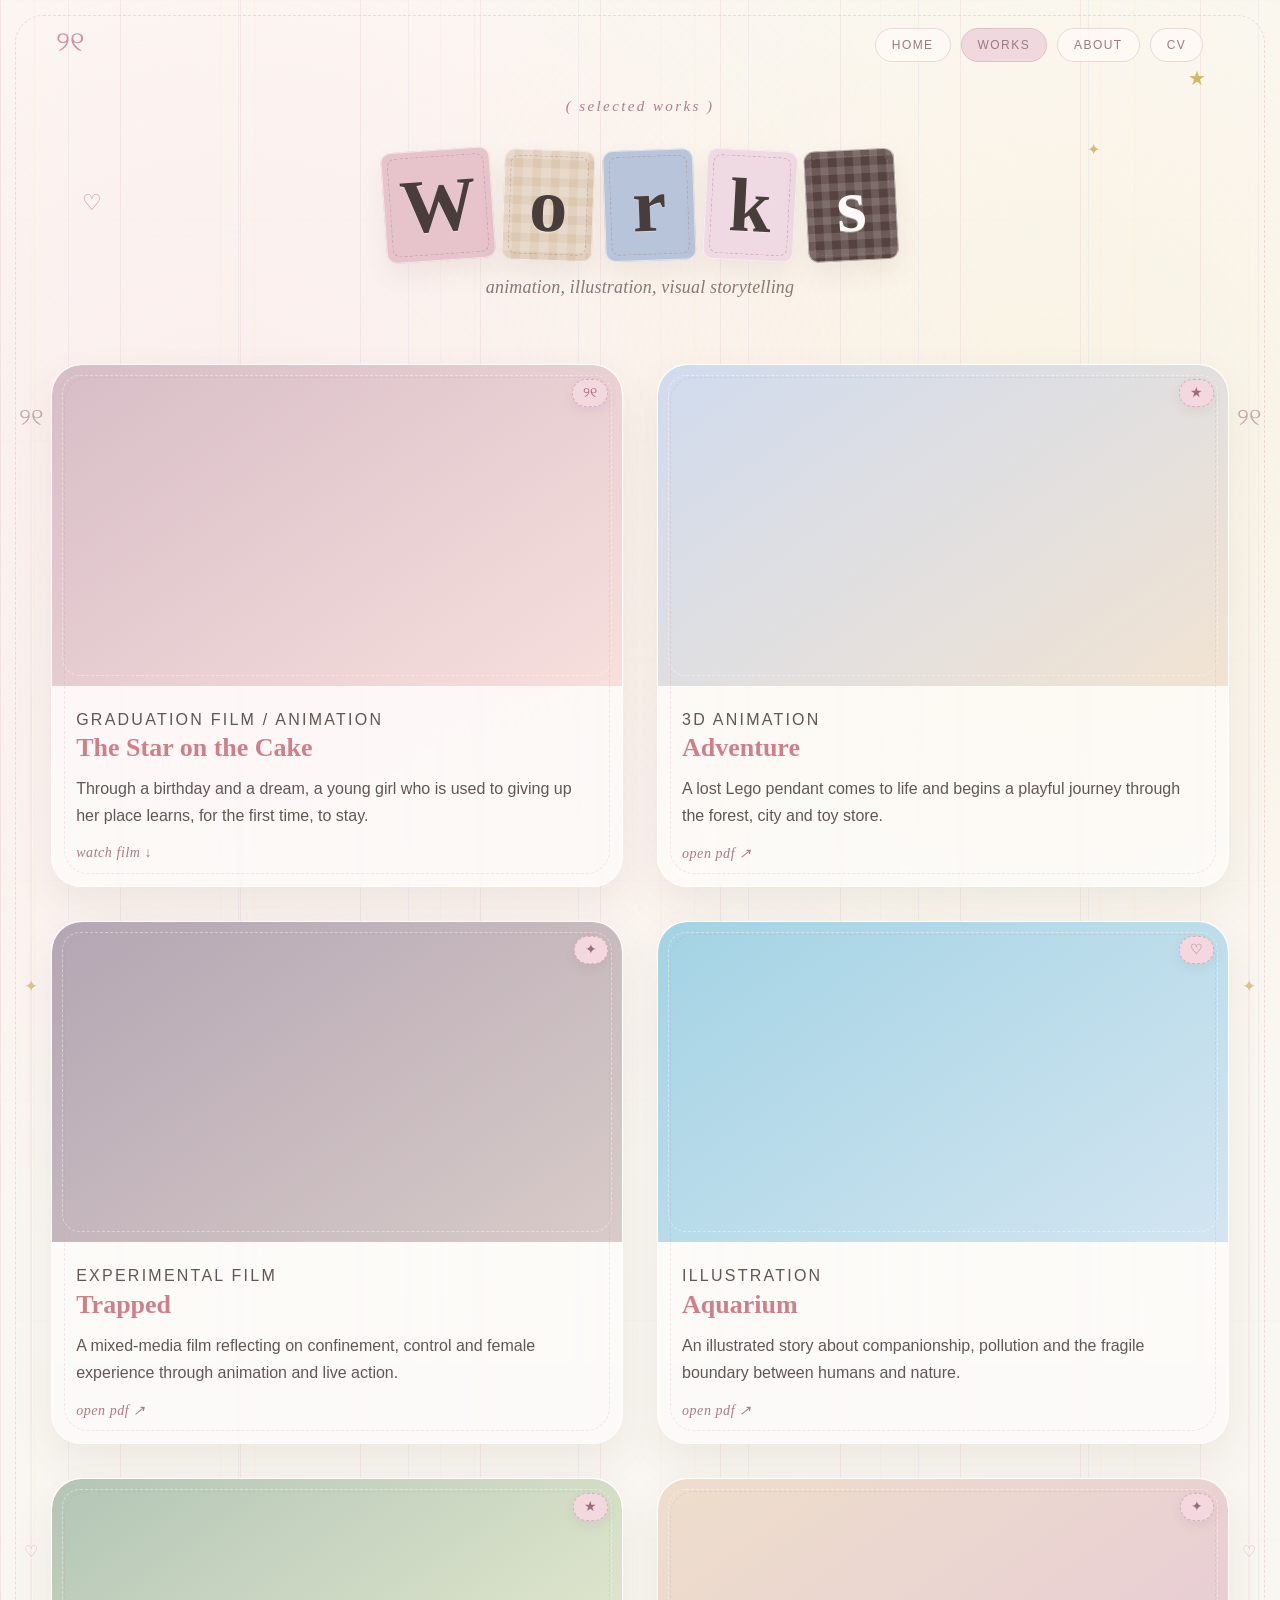
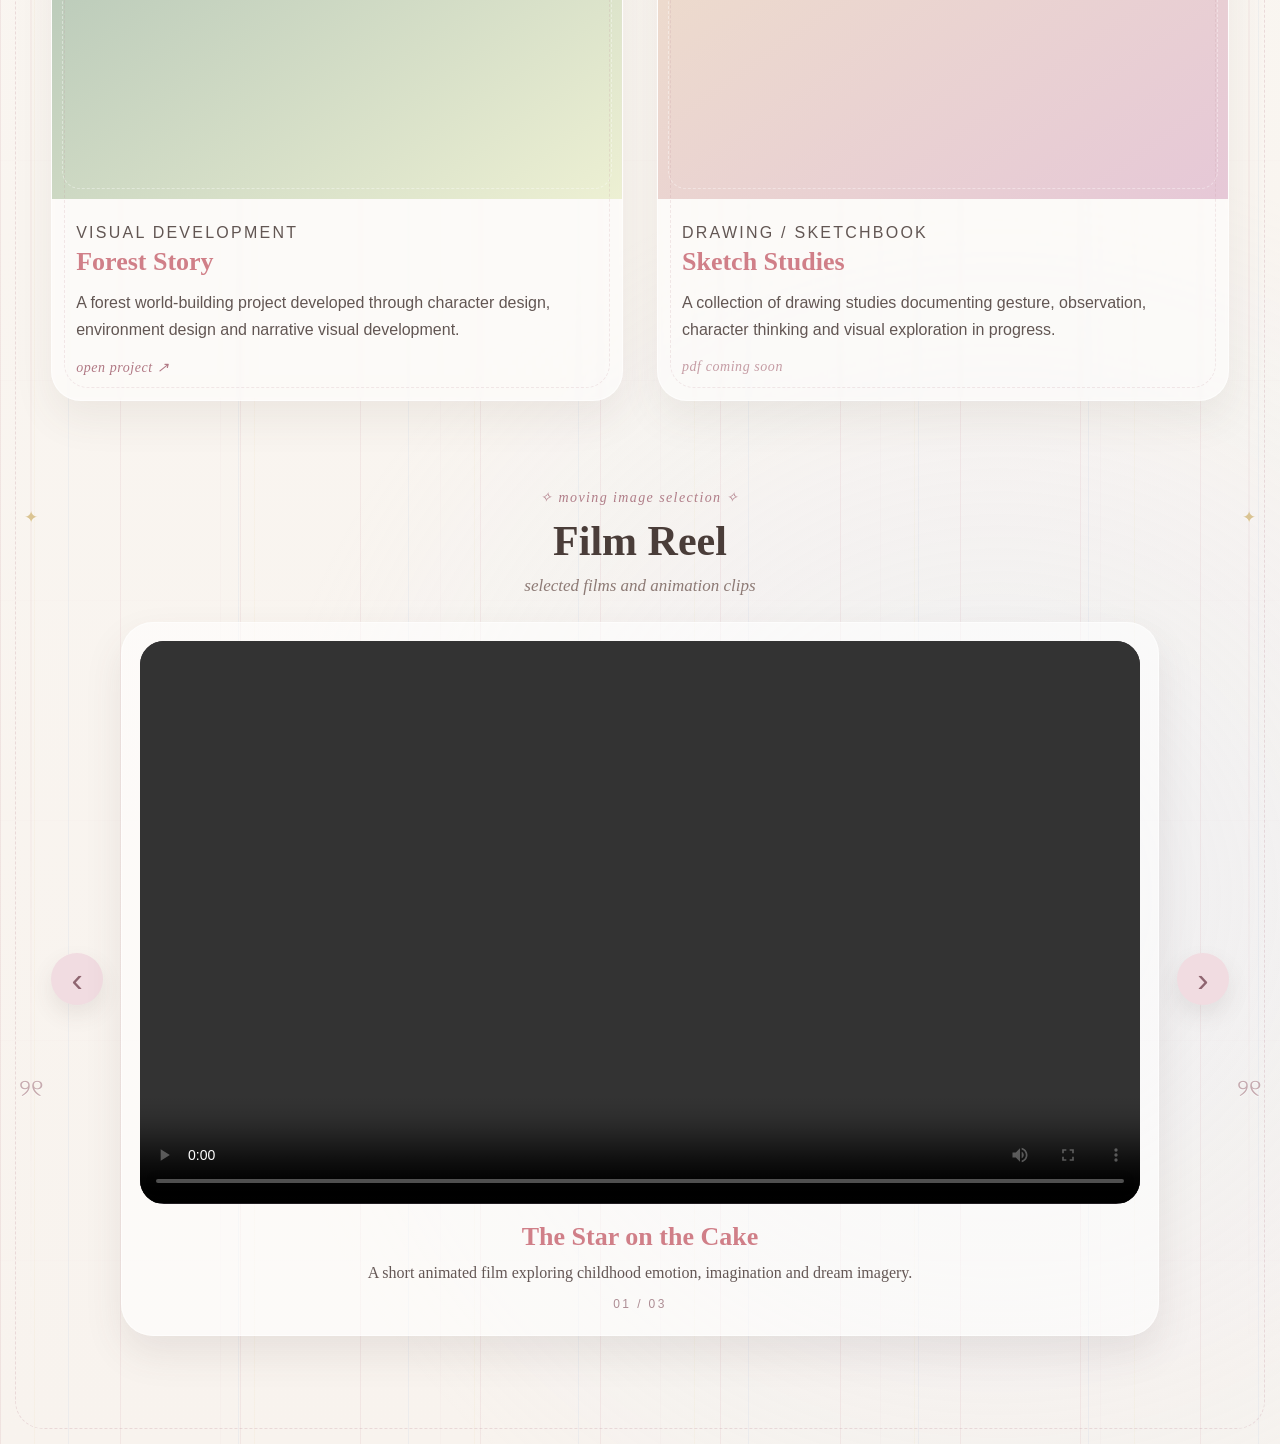
==== works/index.html @ eb0feba8 "Add files via upload" ====
<!doctype html>
<html lang="en">
<head>
  <meta charset="utf-8">
  <meta name="viewport" content="width=device-width, initial-scale=1">
  <meta name="theme-color" content="#f8f3ee">
  <meta name="description" content="Selected animation, illustration, experimental film, visual development, and moving-image works by Ziyu Wang.">
  <title>Works | Ziyu Wang</title>
  <link rel="stylesheet" href="../style.css">
  <link rel="stylesheet" href="../works.css">
  <script defer src="../script.js"></script>
  <script defer src="../works.js"></script>
</head>
<body>
  <main class="ziyu-works-page">
    <nav class="site-mini-nav" aria-label="Main navigation">
      <a href="../index.html">HOME</a>
      <a href="index.html" aria-current="page">WORKS</a>
      <a href="../about/index.html">ABOUT</a>
      <a href="https://drive.google.com/file/d/1d06-fixKuGWGDZlhzeNKdi8UDA9yEp0y/view?usp=sharing" target="_blank" rel="noopener noreferrer">CV</a>
    </nav>

    <div class="page-stickers" aria-hidden="true">
      <span class="sticker bow">୨୧</span>
      <span class="sticker star">★</span>
      <span class="sticker heart">♡</span>
      <span class="sticker mini-star">✦</span>
    </div>
    <div class="side-deco side-left" aria-hidden="true">
      <span class="bow">୨୧</span><span class="star">✦</span><span class="heart">♡</span><span class="star">✦</span><span class="bow">୨୧</span>
    </div>
    <div class="side-deco side-right" aria-hidden="true">
      <span class="bow">୨୧</span><span class="star">✦</span><span class="heart">♡</span><span class="star">✦</span><span class="bow">୨୧</span>
    </div>

    <header class="works-hero">
      <p class="works-mini">( selected works )</p>
      <h1 class="works-title" aria-label="Works"><span>W</span><span>o</span><span>r</span><span>k</span><span>s</span></h1>
      <p class="works-subtitle">animation, illustration, visual storytelling</p>
    </header>

    <section class="works-grid" aria-label="Selected projects">
      <a class="work-card star-card" href="#film-reel">
        <div class="card-deco ribbon" aria-hidden="true">୨୧</div>
        <div class="work-thumb" role="img" aria-label="The Star on the Cake project cover"></div>
        <div class="work-info">
          <p class="work-type">Graduation Film / Animation</p>
          <h2>The Star on the Cake</h2>
          <p>Through a birthday and a dream, a young girl who is used to giving up her place learns, for the first time, to stay.</p>
          <span class="work-link">watch film ↓</span>
        </div>
      </a>

      <a class="work-card adventure-card" href="https://freight.cargo.site/m/U2908766119689896289442873234866/Project2.pdf" target="_blank" rel="noopener noreferrer">
        <div class="card-deco ribbon" aria-hidden="true">★</div>
        <div class="work-thumb" role="img" aria-label="Adventure project cover"></div>
        <div class="work-info">
          <p class="work-type">3D Animation</p>
          <h2>Adventure</h2>
          <p>A lost Lego pendant comes to life and begins a playful journey through the forest, city and toy store.</p>
          <span class="work-link">open pdf ↗</span>
        </div>
      </a>

      <a class="work-card trapped-card" href="https://freight.cargo.site/m/X2908767996959700438642812540338/Project3.pdf" target="_blank" rel="noopener noreferrer">
        <div class="card-deco ribbon" aria-hidden="true">✦</div>
        <div class="work-thumb" role="img" aria-label="Trapped project cover"></div>
        <div class="work-info">
          <p class="work-type">Experimental Film</p>
          <h2>Trapped</h2>
          <p>A mixed-media film reflecting on confinement, control and female experience through animation and live action.</p>
          <span class="work-link">open pdf ↗</span>
        </div>
      </a>

      <a class="work-card aquarium-card" href="https://freight.cargo.site/m/R2908777959216071165854710519218/Project4.pdf" target="_blank" rel="noopener noreferrer">
        <div class="card-deco ribbon" aria-hidden="true">♡</div>
        <div class="work-thumb" role="img" aria-label="Aquarium project cover"></div>
        <div class="work-info">
          <p class="work-type">Illustration</p>
          <h2>Aquarium</h2>
          <p>An illustrated story about companionship, pollution and the fragile boundary between humans and nature.</p>
          <span class="work-link">open pdf ↗</span>
        </div>
      </a>

      <a class="work-card forest-card" href="https://freight.cargo.site/t/original/i/A3009174456070955769072548599218/Project-1.jpg" target="_blank" rel="noopener noreferrer">
        <div class="card-deco ribbon" aria-hidden="true">★</div>
        <div class="work-thumb" role="img" aria-label="Forest Story project cover"></div>
        <div class="work-info">
          <p class="work-type">Visual Development</p>
          <h2>Forest Story</h2>
          <p>A forest world-building project developed through character design, environment design and narrative visual development.</p>
          <span class="work-link">open project ↗</span>
        </div>
      </a>

      <article class="work-card sketch-card" aria-label="Sketch Studies — PDF coming soon">
        <div class="card-deco ribbon" aria-hidden="true">✦</div>
        <div class="work-thumb" role="img" aria-label="Sketch Studies project cover"></div>
        <div class="work-info">
          <p class="work-type">Drawing / Sketchbook</p>
          <h2>Sketch Studies</h2>
          <p>A collection of drawing studies documenting gesture, observation, character thinking and visual exploration in progress.</p>
          <span class="work-link">pdf coming soon</span>
        </div>
      </article>
    </section>

    <section class="film-section" id="film-reel" aria-labelledby="film-heading">
      <div class="film-head">
        <p class="film-mini">✧ moving image selection ✧</p>
        <h3 id="film-heading">Film Reel</h3>
        <p class="film-sub">selected films and animation clips</p>
      </div>
      <div class="video-carousel">
        <button class="carousel-btn prev" id="film-prev" type="button" aria-label="Previous film">‹</button>
        <div class="video-frame">
          <video controls id="portfolioVideo" playsinline preload="metadata" aria-label="Selected film">
            <source src="https://freight.cargo.site/m/J3009044932718610819298615645618/final.mp4" type="video/mp4">
            Your browser does not support video playback.
          </video>
          <div class="video-caption" aria-live="polite" aria-atomic="true">
            <h4 id="filmTitle">The Star on the Cake</h4>
            <p id="filmDesc">A short animated film exploring childhood emotion, imagination and dream imagery.</p>
            <span class="film-counter" id="filmCounter">01 / 03</span>
          </div>
        </div>
        <button class="carousel-btn next" id="film-next" type="button" aria-label="Next film">›</button>
      </div>
    </section>
  </main>
</body>
</html>
---- style.css ----
/* Browser reset for standalone GitHub Pages (Cargo already provided this globally). */
*, *::before, *::after { box-sizing: border-box; }
html { min-height: 100%; }
body { margin: 0; min-height: 100%; background: #f7f3ee; }

.ziyu-home-page {
  position: relative;
  width: 100%;
  min-height: 100vh;
  padding: 28px;
  box-sizing: border-box;

  background:
    linear-gradient(to right,
      rgba(209, 193, 179, 0.18) 1px,
      transparent 1px
    );
  background-size: 92px 92px;
  background-color: #f7f3ee;
}

.ziyu-home-page::before {
  content: "";
  position: absolute;
  inset: 14px;
  border: 1.5px dashed #e6cfd0;
  border-radius: 34px;
  pointer-events: none;
}

.home-inner {
  position: relative;
  z-index: 2;
  max-width: 980px;
  margin: 0 auto;
  min-height: calc(100vh - 56px);

  display: flex;
  flex-direction: column;
  justify-content: center;
  align-items: center;

  text-align: center;
  padding: 40px 20px 50px;
}

.home-mini {
  margin: 0 0 28px;
  font-family: Georgia, "Times New Roman", serif;
  font-size: 26px;
  font-style: italic;
  letter-spacing: 0.12em;
  color: #bb8f94;
}

.home-name {
  display: grid;
  grid-template-columns: repeat(4, auto);
  gap: 18px 18px;
  justify-content: center;
  margin-bottom: 38px;
}

.name-tile {
  width: 118px;
  height: 118px;
  border-radius: 18px;

  display: flex;
  align-items: center;
  justify-content: center;

  font-family: Georgia, "Times New Roman", serif;
  font-size: 88px;
  font-weight: 700;
  line-height: 1;
  color: #4f3d39;

  box-shadow: 0 3px 10px rgba(0,0,0,0.04);
  border: 1.5px dashed rgba(123, 98, 92, 0.18);
}

.name-tile.pink {
  background: #eac7d1;
}

.name-tile.beige-check {
  background:
    linear-gradient(90deg, rgba(255,255,255,0.28) 50%, transparent 50%),
    linear-gradient(rgba(255,255,255,0.28) 50%, transparent 50%),
    #eadfce;
  background-size: 18px 18px;
}

.name-tile.blue {
  background: #b8c8e6;
}

.name-tile.cream {
  background: #f1e8d7;
}

.name-tile.beige {
  background: #d9c7ad;
}

.name-tile.brown-check {
  color: #fff8f3;
  background:
    linear-gradient(90deg, rgba(255,255,255,0.12) 50%, transparent 50%),
    linear-gradient(rgba(255,255,255,0.12) 50%, transparent 50%),
    #6f5a5a;
  background-size: 18px 18px;
}

.home-intro {
  max-width: 980px;
  margin: 0;
  font-family: Georgia, "Times New Roman", serif;
  font-size: 38px;
  line-height: 1.45;
  color: #5a4742;
}

.home-divider {
  width: 280px;
  height: 1px;
  margin: 42px auto 34px;
  background: #e3c9cb;
}

.home-nav {
  display: flex;
  justify-content: center;
  flex-wrap: wrap;
  gap: 18px;
  margin-bottom: 34px;
}

.home-nav a {
  text-decoration: none;
  color: #9b7b7f;
  font-family: Arial, Helvetica, sans-serif;
  font-size: 24px;
  letter-spacing: 0.12em;
  padding: 16px 34px;
  border: 1.5px solid #ead8d9;
  border-radius: 999px;
  background: rgba(255,255,255,0.45);
  transition: all 0.25s ease;
}

.home-nav a:hover {
  background: #f3e6e8;
  border-color: #dcbec3;
  transform: translateY(-2px);
}

.home-note {
  margin: 0;
  font-family: Georgia, "Times New Roman", serif;
  font-size: 24px;
  font-style: italic;
  letter-spacing: 0.06em;
  color: #b19397;
}

.home-corner {
  position: absolute;
  z-index: 3;
  color: #d59aa9;
  font-family: Georgia, "Times New Roman", serif;
  font-size: 38px;
  line-height: 1;
}

.heart-top {
  top: 42px;
  right: 56px;
}

@media (max-width: 1200px) {
  .home-intro {
    font-size: 32px;
  }

  .name-tile {
    width: 102px;
    height: 102px;
    font-size: 76px;
  }
}

@media (max-width: 768px) {
  .ziyu-home-page {
    padding: 18px;
    background-size: 68px 68px;
  }

  .ziyu-home-page::before {
    inset: 8px;
    border-radius: 24px;
  }

  .home-inner {
    min-height: calc(100vh - 36px);
    padding: 34px 12px 40px;
  }

  .home-mini {
    font-size: 16px;
    margin-bottom: 20px;
  }

  .home-name {
    gap: 12px;
    margin-bottom: 26px;
  }

  .name-tile {
    width: 72px;
    height: 72px;
    font-size: 52px;
    border-radius: 14px;
    background-size: 12px 12px;
  }

  .home-intro {
    font-size: 24px;
    line-height: 1.55;
  }

  .home-divider {
    width: 180px;
    margin: 28px auto 24px;
  }

  .home-nav {
    gap: 12px;
    margin-bottom: 22px;
  }

  .home-nav a {
    font-size: 14px;
    padding: 12px 20px;
  }

  .home-note {
    font-size: 15px;
    line-height: 1.6;
  }

  .heart-top {
    top: 28px;
    right: 28px;
    font-size: 28px;
  }
}
/* ===== Home name tiles: 错落 + 轻微弹跳 ===== */

.name-tile {
  transition:
    transform 0.32s cubic-bezier(.2, .9, .2, 1.25),
    box-shadow 0.32s ease !important;
  transform-origin: center center !important;
  cursor: pointer;
}

/* 第一行：Ziyu */
.home-name .name-tile:nth-child(1) {
  transform: rotate(-5deg) translate(-5px, -6px) !important;
}

.home-name .name-tile:nth-child(2) {
  transform: rotate(2deg) translate(3px, 4px) !important;
}

.home-name .name-tile:nth-child(3) {
  transform: rotate(-3deg) translate(-2px, -2px) !important;
}

.home-name .name-tile:nth-child(4) {
  transform: rotate(4deg) translate(5px, 5px) !important;
}

/* 第二行：Wang */
.home-name .name-tile:nth-child(5) {
  transform: rotate(3deg) translate(-6px, 5px) !important;
}

.home-name .name-tile:nth-child(6) {
  transform: rotate(-3deg) translate(2px, -4px) !important;
}

.home-name .name-tile:nth-child(7) {
  transform: rotate(2deg) translate(4px, 3px) !important;
}

.home-name .name-tile:nth-child(8) {
  transform: rotate(-5deg) translate(6px, -3px) !important;
}

/* 鼠标放上去：轻轻弹一下 */
.home-name .name-tile:hover {
  transform: translateY(-12px) scale(1.08) rotate(0deg) !important;
  box-shadow:
    0 22px 38px rgba(99, 75, 70, 0.14),
    inset 0 0 0 1px rgba(255,255,255,0.7) !important;
}

/* 点击时：轻轻按下 */
.home-name .name-tile:active {
  transform: translateY(-4px) scale(1.03) rotate(0deg) !important;
}
/* ===== Home 真·镂空大星星：基于 HTML 的版本 ===== */

.home-stars {
  position: absolute;
  inset: 0;
  z-index: 1;
  pointer-events: none;
}

/* 星星基础样式 */
.star-outline {
  position: absolute;
  display: block;

  font-family: Georgia, "Times New Roman", serif;
  line-height: 1;

  /* 关键：内部透明 */
  color: transparent !important;
  -webkit-text-fill-color: transparent !important;

  /* 关键：只保留外轮廓线 */
  -webkit-text-stroke: 2px rgba(196, 132, 149, 0.46);

  opacity: 0.9;
}

/* 第一颗：左上 */
.star-1 {
  top: 90px;
  left: 78px;
  font-size: 108px;
  transform: rotate(-8deg);
}

/* 第二颗：右上 */
.star-2 {
  top: 140px;
  right: 108px;
  font-size: 82px;
  transform: rotate(10deg);
  -webkit-text-stroke: 1.8px rgba(196, 132, 149, 0.42);
}

/* 第三颗：左下 */
.star-3 {
  bottom: 138px;
  left: 118px;
  font-size: 92px;
  transform: rotate(-12deg);
  -webkit-text-stroke: 1.8px rgba(196, 132, 149, 0.38);
}

/* 第四颗：右下 */
.star-4 {
  bottom: 86px;
  right: 96px;
  font-size: 118px;
  transform: rotate(8deg);
  -webkit-text-stroke: 2px rgba(196, 132, 149, 0.36);
}

/* 手机端 */
@media (max-width: 768px) {
  .star-1 {
    top: 68px;
    left: 24px;
    font-size: 58px;
    -webkit-text-stroke: 1.3px rgba(196, 132, 149, 0.45);
  }

  .star-2 {
    top: 145px;
    right: 26px;
    font-size: 48px;
    -webkit-text-stroke: 1.2px rgba(196, 132, 149, 0.42);
  }

  .star-3 {
    bottom: 130px;
    left: 26px;
    font-size: 52px;
    -webkit-text-stroke: 1.2px rgba(196, 132, 149, 0.38);
  }

  .star-4 {
    bottom: 78px;
    right: 20px;
    font-size: 64px;
    -webkit-text-stroke: 1.3px rgba(196, 132, 149, 0.36);
  }
}
/* Home 入场动画：更明显版本 */
.home-mini,
.home-name,
.home-intro,
.home-divider,
.home-nav,
.home-note {
  animation: softFadeUp 1.1s cubic-bezier(.2, .9, .2, 1.15) both;
}

.home-mini { animation-delay: 0.08s; }
.home-name { animation-delay: 0.22s; }
.home-intro { animation-delay: 0.48s; }
.home-divider { animation-delay: 0.66s; }
.home-nav { animation-delay: 0.82s; }
.home-note { animation-delay: 1s; }

@keyframes softFadeUp {
  from {
    opacity: 0;
    transform: translateY(52px) scale(0.96);
    filter: blur(5px);
  }
  to {
    opacity: 1;
    transform: translateY(0) scale(1);
    filter: blur(0);
  }
}
/* ===== Home 自定义鼠标光标：粉色小星星 ===== */

.ziyu-home-page,
.ziyu-home-page * {
  cursor: url("data:image/svg+xml,%3Csvg%20width='32'%20height='32'%20viewBox='0%200%2032%2032'%20xmlns='http://www.w3.org/2000/svg'%3E%3Cpolygon%20points='16,3%2020,12%2029,13%2022,19%2024,28%2016,23%208,28%2010,19%203,13%2012,12'%20fill='none'%20stroke='%23c48495'%20stroke-width='2'%20stroke-linejoin='round'/%3E%3C/svg%3E") 16 16, auto !important;
}

/* 可点击位置保留手型 */
.home-nav a,
.name-tile,
a,
button {
  cursor: pointer !important;
}
/* ===== Home 鼠标小星星 trail ===== */

.cursor-star {
  position: fixed;
  z-index: 9999;
  pointer-events: none;

  font-family: Georgia, "Times New Roman", serif;
  color: rgba(196, 132, 149, 0.62);

  animation: cursorStarFade 0.9s ease forwards;
}

@keyframes cursorStarFade {
  0% {
    opacity: 0;
    transform: translate(-50%, -50%) scale(0.6) rotate(0deg);
  }

  20% {
    opacity: 1;
  }

  100% {
    opacity: 0;
    transform: translate(-50%, -90%) scale(1.35) rotate(22deg);
  }
}
.home-note a {
  color: #b19397;
  text-decoration: none;
  border-bottom: 1px dashed rgba(177, 147, 151, 0.45);
}

.home-note a:hover {
  color: #8f6f75;
  border-bottom-color: rgba(143, 111, 117, 0.75);
}
/* ===== Home email fabric tag ===== */

.home-email-tag {
  display: inline-block;
  margin-top: 22px;
  padding: 16px 34px;

  font-family: Georgia, "Times New Roman", serif;
  font-size: 26px;
  font-style: italic;
  letter-spacing: 0.04em;

  color: #5a4742;
  text-decoration: none;

  border-radius: 20px;
  border: 1.5px dashed rgba(123, 98, 92, 0.22);

  background:
    linear-gradient(90deg, rgba(255,255,255,0.28) 50%, transparent 50%),
    linear-gradient(rgba(255,255,255,0.28) 50%, transparent 50%),
    #eadfce;
  background-size: 18px 18px;

  box-shadow:
    0 10px 24px rgba(99, 75, 70, 0.08),
    inset 0 0 0 1px rgba(255,255,255,0.5);

  transform: rotate(-1.5deg);
  transition:
    transform 0.28s ease,
    box-shadow 0.28s ease,
    background-color 0.28s ease;
}

.home-email-tag:hover {
  transform: translateY(-4px) rotate(0deg);
  box-shadow:
    0 18px 34px rgba(99, 75, 70, 0.13),
    inset 0 0 0 1px rgba(255,255,255,0.65);
  background-color: #f0d6de;
}

/* 手机端 */
@media (max-width: 768px) {
  .home-email-tag {
    margin-top: 16px;
    padding: 12px 22px;
    font-size: 16px;
    border-radius: 16px;
    background-size: 13px 13px;
  }
}

/* Standalone-site adjustments (navigation works from any GitHub Pages project path). */
.home-intro { text-wrap: balance; }
.home-note { max-width: 95%; }

/* Keep the four-column name readable even on narrow phones. */
@media (max-width: 420px) {
  .home-name { gap: 8px; }
  .name-tile { width: 54px; height: 54px; font-size: 43px; }
  .home-mini { letter-spacing: .05em; }
  .home-intro { font-size: 20px; }
  .home-nav a { padding: 10px 15px; font-size: 13px; }
  .home-note { font-size: 13px; }
}

/* Motion accessibility */
@media (prefers-reduced-motion: reduce) {
  .home-mini, .home-name, .home-intro, .home-divider, .home-nav, .home-note,
  .cursor-star { animation: none !important; }
  .name-tile, .home-nav a, .home-email-tag { transition: none !important; }
}

/* Temporary links pages: to be replaced with the original About/Works code. */
.migration-page { min-height: 100vh; padding: 28px; background-color: #f7f3ee;
  background-image: linear-gradient(to right,rgba(209,193,179,.18) 1px,transparent 1px);
  background-size: 92px 92px; display:grid;place-items:center; }
.migration-note { max-width: 620px; text-align:center; padding: 70px 40px;
  background:#fffaf7de; border:1.5px dashed #e6cfd0; border-radius:32px;
  box-shadow:0 18px 40px rgba(99,75,70,.08); }
.migration-note h1 { font: 48px Georgia,serif; color:#5a4742; margin:0 0 20px; }
.migration-note p { font: 20px/1.5 Georgia,serif; color:#7a6762; }
.migration-note a { color:#9b7b7f; text-decoration:none; display:inline-block; margin-top:12px;
  padding:12px 26px; border:1px solid #ead8d9; border-radius:999px; }
.migration-note a:hover { background:#f3e6e8; }

/* Shared navigation for independent pages (works and about). */
.site-mini-nav { position:absolute;top:28px;right:6vw;z-index:10;display:flex;gap:10px;justify-content:flex-end;flex-wrap:wrap; }
.site-mini-nav a {display:inline-block;padding:9px 16px;font:12px Arial,Helvetica,sans-serif;letter-spacing:.12em;color:#9b7b7f;text-decoration:none;border:1px solid #ead8d9;border-radius:999px;background:rgba(255,250,247,.78);transition:transform .24s ease,background .24s ease,border-color .24s ease;}
.site-mini-nav a:hover {transform:translateY(-2px);background:#f3e6e8;border-color:#dcbec3;}
.site-mini-nav a[aria-current="page"] {background:#efd9df;border-color:#e3bfc9;}
.site-mini-nav a:focus-visible,.home-nav a:focus-visible,.home-email-tag:focus-visible {outline:3px solid #b77f94;outline-offset:3px;}
@media(max-width:980px) { .site-mini-nav {position:relative;top:auto;right:auto;justify-content:center;margin:0 0 34px;gap:7px;} .site-mini-nav a {font-size:11px;padding:8px 12px;} }
---- works.css ----
/* Standalone Works page converted from the supplied Cargo HTML/CSS. */
.ziyu-works-page {
  position: relative;
  isolation: isolate;
  width: 100%;
  min-height: 100vh;
  margin: 0 auto;
  padding: 86px 4vw 108px;
  overflow: hidden;
  background:
    repeating-linear-gradient(90deg,rgba(214,170,178,.18) 0px,rgba(214,170,178,.18) 1px,transparent 1px,transparent 120px),
    repeating-linear-gradient(90deg,transparent 0px,transparent 68px,rgba(181,201,226,.16) 68px,rgba(181,201,226,.16) 69px,transparent 69px,transparent 170px),
    repeating-linear-gradient(90deg,transparent 0px,transparent 34px,rgba(233,219,170,.12) 34px,rgba(233,219,170,.12) 35px,transparent 35px,transparent 220px),
    radial-gradient(circle at 18% 16%,rgba(252,225,228,.42),transparent 28%),
    radial-gradient(circle at 82% 14%,rgba(246,231,189,.28),transparent 24%),
    radial-gradient(circle at 78% 82%,rgba(211,224,248,.26),transparent 28%),
    linear-gradient(180deg,#fbf8f3 0%,#f8f3ee 100%);
}
.ziyu-works-page::before {
  content:"";position:absolute;inset:0;pointer-events:none;opacity:.22;
  background-image:linear-gradient(to right,rgba(202,157,167,.18) 1px,transparent 1px),linear-gradient(to bottom,rgba(202,157,167,.12) 1px,transparent 1px);
  background-size:220px 220px;
}
.ziyu-works-page::after {
  content:"";position:absolute;inset:15px;border:1.5px dashed rgba(197,149,160,.28);border-radius:28px;pointer-events:none;
}
.page-stickers .sticker {position:absolute;z-index:2;opacity:.95;user-select:none;pointer-events:none;}
.page-stickers .bow {top:26px;left:56px;font-size:28px;color:#cb8f9d;}
.page-stickers .star {top:66px;right:74px;font-size:20px;color:#d4b45b;}
.page-stickers .heart {top:190px;left:82px;font-size:22px;color:#c98b97;}
.page-stickers .mini-star {top:140px;right:180px;font-size:16px;color:#d7b86d;}
.works-hero,.works-grid,.film-section {max-width:1480px;margin-left:auto;margin-right:auto;}
.works-hero {position:relative;z-index:2;text-align:center;padding:12px 0 42px;}
.works-mini {margin:0 0 18px;font-size:15px;letter-spacing:.16em;color:#b07d88;font-style:italic;}
.works-title {display:flex;justify-content:center;align-items:flex-end;gap:10px;flex-wrap:wrap;margin:0 auto 18px;transform:scale(1.03);transform-origin:center center;}
.works-title span {display:inline-flex;align-items:center;justify-content:center;min-width:88px;height:108px;padding:8px 16px;border-radius:10px;position:relative;box-shadow:0 12px 24px rgba(99,75,70,.08),inset 0 0 0 1px rgba(255,255,255,.55);font:700 74px/1 Georgia,"Times New Roman",serif;color:#483d3a;text-shadow:0 1px 0 rgba(255,255,255,.35);transition:transform .32s cubic-bezier(.2,.9,.2,1.2),box-shadow .32s ease;}
.works-title span::after {content:"";position:absolute;inset:6px;border:1.5px dashed rgba(176,124,136,.42);border-radius:8px;pointer-events:none;}
.works-title span:nth-child(1) {background:#e7c4cb;transform:rotate(-4deg);margin-top:8px;}
.works-title span:nth-child(2) {background:linear-gradient(90deg,rgba(255,255,255,.18) 50%,transparent 50%),linear-gradient(rgba(255,255,255,.18) 50%,transparent 50%),#dcc7b1;background-size:18px 18px;transform:rotate(2deg);margin-top:18px;}
.works-title span:nth-child(3) {background:#b8c4d9;transform:rotate(-2deg);margin-top:6px;}
.works-title span:nth-child(4) {background:#efd9e2;transform:rotate(3deg);margin-top:14px;}
.works-title span:nth-child(5) {background:linear-gradient(90deg,rgba(255,255,255,.12) 50%,transparent 50%),linear-gradient(rgba(255,255,255,.12) 50%,transparent 50%),#56433f;background-size:16px 16px;color:#fff8f8;transform:rotate(-3deg);margin-top:4px;}
.works-title span:hover {transform:translateY(-8px) rotate(0)!important;box-shadow:0 22px 35px rgba(99,75,70,.14);}
.works-subtitle {margin:14px 0 0;font-size:18px;color:#8b7874;font-style:italic;letter-spacing:.01em;}
.works-grid {position:relative;z-index:2;display:grid;grid-template-columns:repeat(2,minmax(0,1fr));gap:34px;margin-top:24px;}
.work-card {position:relative;display:block;text-decoration:none;color:inherit;background:rgba(255,255,255,.52);border-radius:30px;overflow:hidden;box-shadow:0 18px 40px rgba(92,72,69,.08);border:1px solid rgba(255,255,255,.55);transition:transform .25s ease,box-shadow .25s ease;backdrop-filter:blur(2px);}
.work-card:hover {transform:translateY(-6px);box-shadow:0 24px 46px rgba(92,72,69,.14);}
.work-card:focus-visible {outline:3px solid #b77f94;outline-offset:3px;}
.work-card::before {content:"";position:absolute;inset:12px;border:1.2px dashed rgba(196,149,159,.20);border-radius:24px;pointer-events:none;z-index:1;}
.card-deco.ribbon {position:absolute;top:14px;right:14px;z-index:3;background:#f4d8df;color:#9d6d77;border:1px dashed rgba(170,120,130,.40);border-radius:999px;padding:6px 10px;font-size:14px;line-height:1;box-shadow:0 4px 12px rgba(91,71,66,.08);}
.work-thumb {position:relative;aspect-ratio:16/9;background-size:cover;background-position:center;background-repeat:no-repeat;border-radius:30px 30px 0 0;overflow:hidden;background-color:#e9d8df;}
.work-thumb::after {content:"";position:absolute;inset:10px;border:1.5px dashed rgba(255,255,255,.38);border-radius:18px;pointer-events:none;}
.work-info {position:relative;z-index:2;padding:20px 24px 24px;}
.work-type {margin:0 0 10px;font:13px/1.5 Arial,Helvetica,sans-serif;letter-spacing:.14em;text-transform:uppercase;color:#9f918d;}
.work-info h2 {margin:0 0 12px;font:700 26px/1.15 Georgia,"Times New Roman",serif;color:#d07f88;}
.work-info p {margin:0;font:16px/1.7 Arial,Helvetica,sans-serif;color:#625653;}
.work-link {display:inline-block;margin-top:16px;font-size:14px;color:#b07884;letter-spacing:.04em;font-style:italic;}
/* Actual original thumbnail URLs copied from Cargo's user-supplied CSS. */
.star-card .work-thumb {background-image:url("https://freight.cargo.site/t/original/i/M3009182012724325331969239438770/-2026-06-29-092041.png"),linear-gradient(145deg,#d7bdc6,#f7dfdd);}
.adventure-card .work-thumb {background-image:url("https://freight.cargo.site/t/original/i/W2908685336546103823930734695858/Project2_1.jpeg"),linear-gradient(145deg,#d0dbee,#f1e3d2);}
.trapped-card .work-thumb {background-image:url("https://freight.cargo.site/t/original/i/H3009187601774185016710316709298/-2026-06-29-092601.png"),linear-gradient(145deg,#b4a6b3,#d8cbc8);}
.aquarium-card .work-thumb {background-image:url("https://freight.cargo.site/t/original/i/X3009187756966642908828774454706/-2026-06-29-092532.png"),linear-gradient(145deg,#a3d3e4,#d3e5f1);}
.forest-card .work-thumb {background-image:url("https://freight.cargo.site/t/original/i/A2908684473109353965807752205746/Project1_1.jpeg"),linear-gradient(145deg,#b3c5b6,#edf0d3);}
.sketch-card .work-thumb {background-image:url("https://freight.cargo.site/t/original/i/P2908679515141055786744145270194/Painting.jpeg"),linear-gradient(145deg,#eedecb,#e6c8d7);}
.sketch-card .work-link {opacity:.72;}
/* Film Reel */
.film-section {position:relative;z-index:2;margin-top:78px;padding-top:10px;scroll-margin-top:22px;max-width:1400px;}
.film-head {text-align:center;margin-bottom:26px;}
.film-mini {margin:0 0 10px;font-size:14px;letter-spacing:.10em;color:#b07d88;font-style:italic;}
.film-head h3 {margin:0 0 10px;font:700 42px/1.2 Georgia,"Times New Roman",serif;color:#4a3d39;}
.film-sub {margin:0;font-size:17px;color:#8d7a75;font-style:italic;}
.video-carousel {display:grid;grid-template-columns:52px minmax(0,1fr) 52px;align-items:center;justify-content:center;gap:18px;}
.carousel-btn {width:52px;height:52px;border:0;border-radius:999px;background:#f1dce1;color:#8f6570;font-size:34px;line-height:1;cursor:pointer;box-shadow:0 10px 22px rgba(91,71,66,.10);transition:transform .2s ease,background .2s ease;}
.carousel-btn:hover {transform:scale(1.06);background:#ecd1d8;}
.carousel-btn:focus-visible {outline:3px solid #b77f94;outline-offset:3px;}
.video-frame {min-width:0;background:rgba(255,255,255,.58);border-radius:32px;padding:18px;box-shadow:0 18px 38px rgba(92,72,69,.10);border:1px solid rgba(255,255,255,.55);}
.video-frame video {display:block;width:100%;aspect-ratio:16/9;border-radius:24px;background:#211d22;}
.video-caption {padding:18px 10px 6px;text-align:center;}
.video-caption h4 {margin:0 0 8px;font:700 26px Georgia,"Times New Roman",serif;color:#d07f88;}
.video-caption p {margin:0;font-size:16px;line-height:1.6;color:#645755;}
.film-counter {display:block;margin-top:12px;color:#ad8d94;letter-spacing:.2em;font:12px Arial,sans-serif;}
/* Side ribbon decoration */
.side-deco {position:absolute;top:130px;bottom:70px;width:42px;display:flex;flex-direction:column;justify-content:space-around;align-items:center;pointer-events:none;opacity:.72;z-index:2;}
.side-deco::before {content:"";position:absolute;top:16px;bottom:16px;left:50%;transform:translateX(-50%);width:1px;background:linear-gradient(to bottom,rgba(214,170,178,0) 0%,rgba(214,170,178,.28) 20%,rgba(214,170,178,.28) 80%,rgba(214,170,178,0) 100%);}
.side-left {left:10px;} .side-right {right:10px;}
.side-deco span {position:relative;z-index:1;display:block;line-height:1;filter:drop-shadow(0 1px 0 rgba(255,255,255,.7));}
.side-deco .bow {font-size:24px;color:#b48f97;}
.side-deco .star {font-size:17px;color:#d0b26f;}
.side-deco .heart {font-size:16px;color:#d6a2ab;}
@media(max-width:980px) {
  .works-grid {grid-template-columns:1fr;max-width:700px;gap:25px;}
  .ziyu-works-page {padding:30px 5vw 82px;}
  .works-hero {padding-top:8px;}
  .side-deco {width:25px;opacity:.55;}
  .side-left {left:0;} .side-right {right:0;}
  .video-carousel {grid-template-columns:44px minmax(0,1fr) 44px;gap:9px;}
  .carousel-btn {width:44px;height:44px;font-size:30px;}
}
@media(max-width:640px) {
  .ziyu-works-page {padding:25px 15px 80px;}
  .ziyu-works-page::after {inset:9px;border-radius:22px;}
  .works-hero {padding:0 0 28px;}
  .works-title {gap:7px;transform:none;}
  .works-title span {min-width:51px;height:70px;font-size:42px;padding:6px 8px;}
  .works-subtitle {font-size:15px;line-height:1.5;}
  .work-info {padding:18px 18px 22px;}
  .work-info h2 {font-size:22px;}
  .work-card {border-radius:22px;}
  .work-thumb {border-radius:22px 22px 0 0;}
  .film-head h3 {font-size:34px;}
  .video-carousel {grid-template-columns:1fr 1fr;gap:12px;}
  .video-frame {grid-column:1 / -1;grid-row:1;padding:10px;border-radius:20px;}
  .video-frame video {border-radius:14px;}
  .video-caption h4 {font-size:22px;}
  .carousel-btn.prev {grid-column:1;grid-row:2;justify-self:end;}
  .carousel-btn.next {grid-column:2;grid-row:2;justify-self:start;}
  .side-deco {display:none;}
  .page-stickers .bow {left:22px;top:120px;}
  .page-stickers .star {right:18px;top:132px;}
}
@media(prefers-reduced-motion:reduce) { .work-card,.carousel-btn,.works-title span {transition:none!important;} }
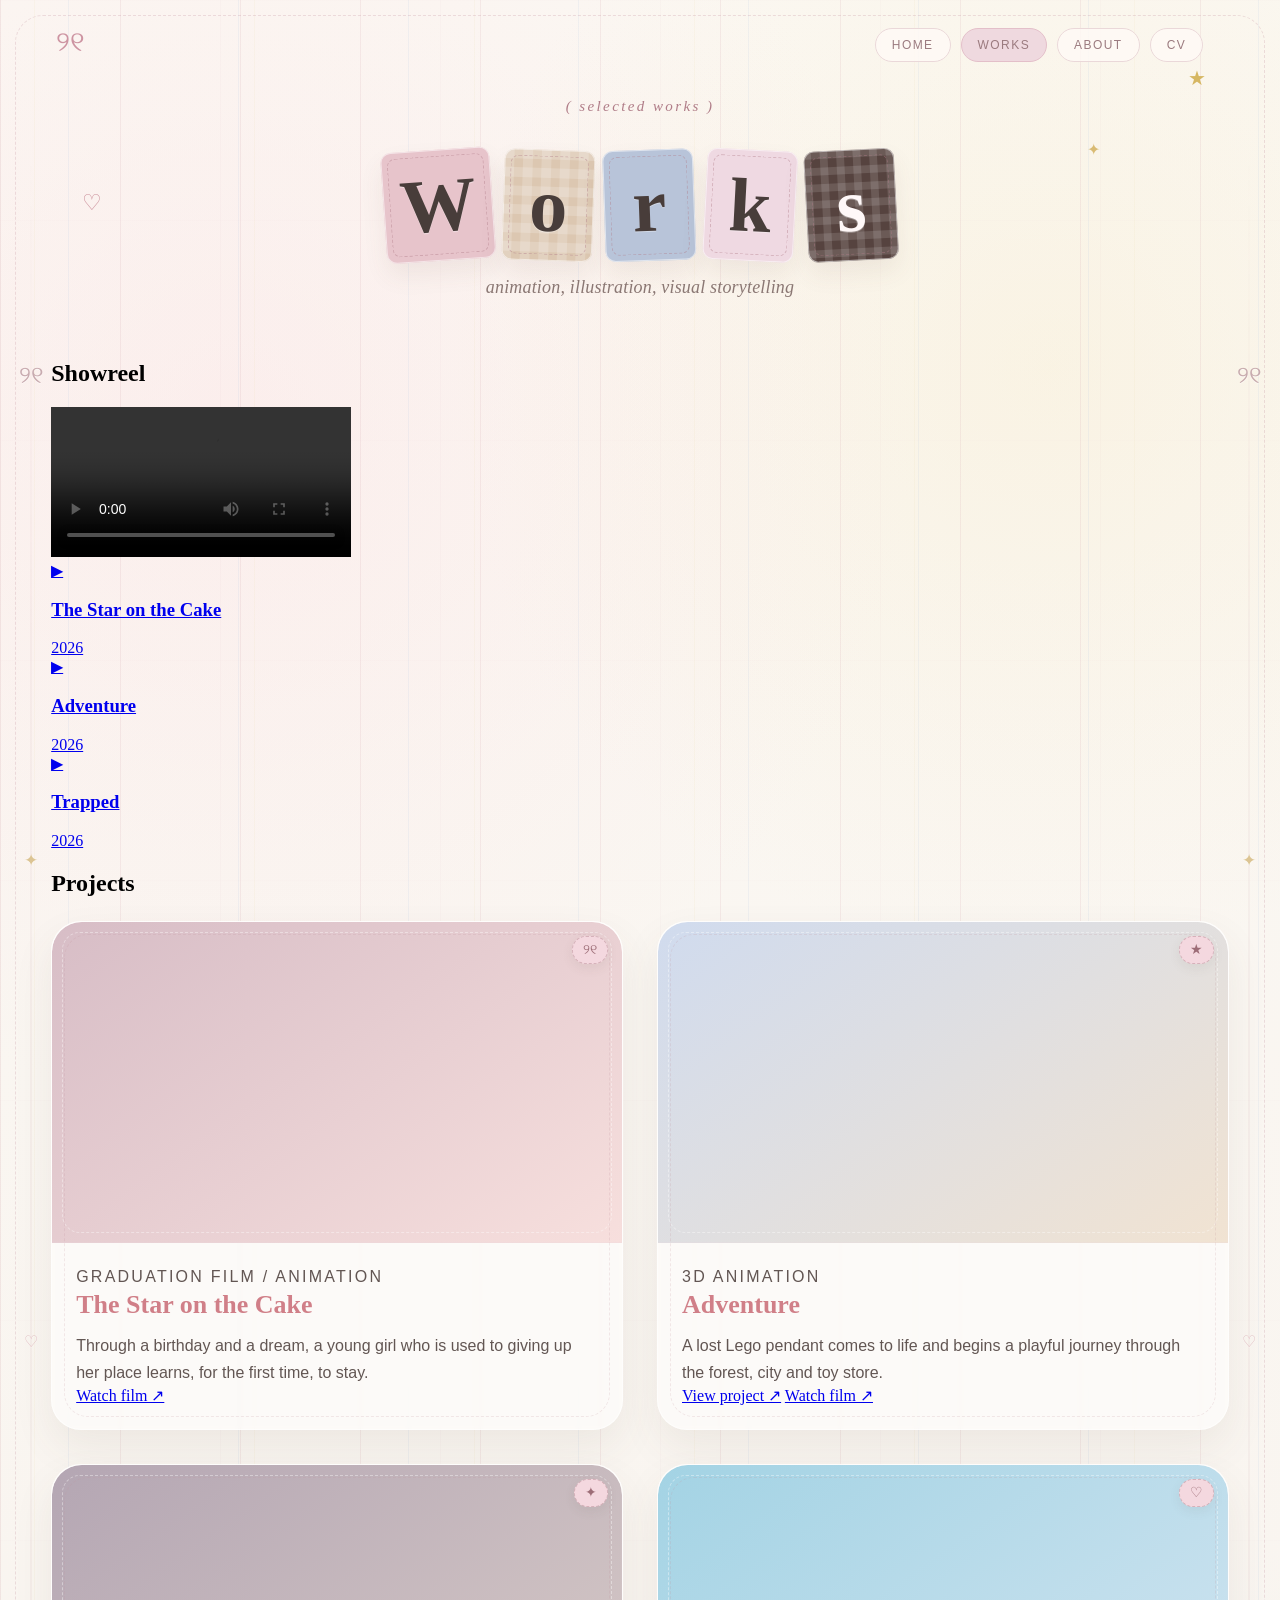
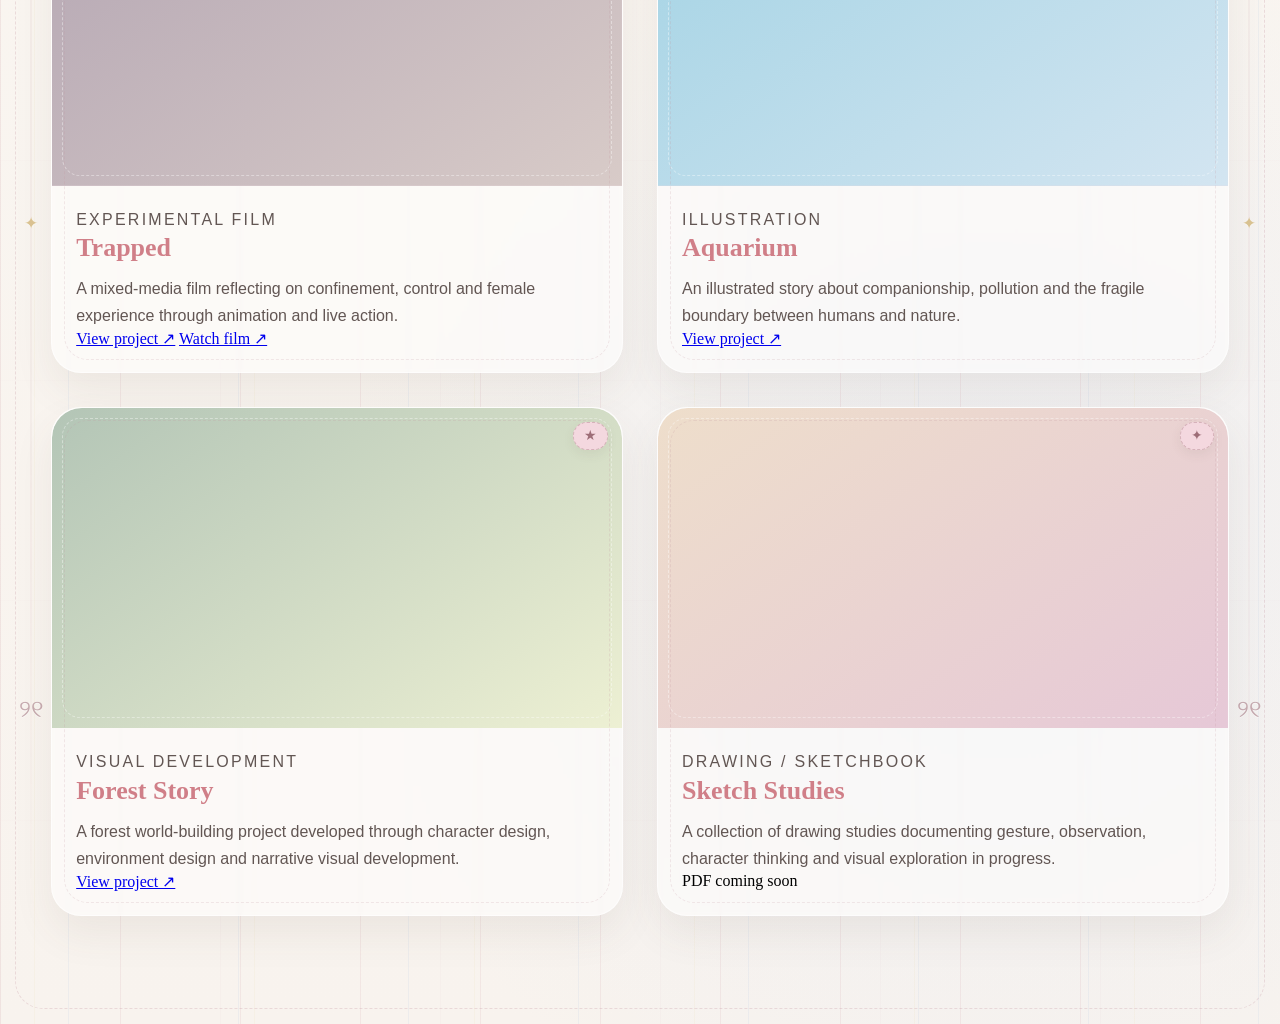
==== commit ccabbe30: "Update Works page" ====
--- a/works/index.html
+++ b/works/index.html
@@ -6,94 +6,176 @@
   <meta name="theme-color" content="#f8f3ee">
   <meta name="description" content="Selected animation, illustration, experimental film, visual development, and moving-image works by Ziyu Wang.">
   <title>Works | Ziyu Wang</title>
+
   <link rel="stylesheet" href="../style.css">
   <link rel="stylesheet" href="../works.css">
+  <link rel="stylesheet" href="../works-v2.css">
+
   <script defer src="../script.js"></script>
   <script defer src="../works.js"></script>
 </head>
+
 <body>
-  <main class="ziyu-works-page">
-    <nav class="site-mini-nav" aria-label="Main navigation">
-      <a href="../index.html">HOME</a>
-      <a href="index.html" aria-current="page">WORKS</a>
-      <a href="../about/index.html">ABOUT</a>
-      <a href="https://drive.google.com/file/d/1d06-fixKuGWGDZlhzeNKdi8UDA9yEp0y/view?usp=sharing" target="_blank" rel="noopener noreferrer">CV</a>
-    </nav>
+<main class="ziyu-works-page">
 
-    <div class="page-stickers" aria-hidden="true">
-      <span class="sticker bow">୨୧</span>
-      <span class="sticker star">★</span>
-      <span class="sticker heart">♡</span>
-      <span class="sticker mini-star">✦</span>
+  <nav class="site-mini-nav" aria-label="Main navigation">
+    <a href="../index.html">HOME</a>
+    <a href="index.html" aria-current="page">WORKS</a>
+    <a href="../about/index.html">ABOUT</a>
+    <a href="https://drive.google.com/file/d/1d06-fixKuGWGDZlhzeNKdi8UDA9yEp0y/view?usp=sharing"
+       target="_blank" rel="noopener noreferrer">CV</a>
+  </nav>
+
+  <div class="page-stickers" aria-hidden="true">
+    <span class="sticker bow">୨୧</span>
+    <span class="sticker star">★</span>
+    <span class="sticker heart">♡</span>
+    <span class="sticker mini-star">✦</span>
+  </div>
+
+  <div class="side-deco side-left" aria-hidden="true">
+    <span class="bow">୨୧</span><span class="star">✦</span><span class="heart">♡</span><span class="star">✦</span><span class="bow">୨୧</span>
+  </div>
+
+  <div class="side-deco side-right" aria-hidden="true">
+    <span class="bow">୨୧</span><span class="star">✦</span><span class="heart">♡</span><span class="star">✦</span><span class="bow">୨୧</span>
+  </div>
+
+  <header class="works-hero">
+    <p class="works-mini">( selected works )</p>
+    <h1 class="works-title" aria-label="Works">
+      <span>W</span><span>o</span><span>r</span><span>k</span><span>s</span>
+    </h1>
+    <p class="works-subtitle">animation, illustration, visual storytelling</p>
+  </header>
+
+  <!-- 1. SHOWREEL -->
+  <section class="showreel-section" aria-labelledby="showreel-heading">
+    <h2 class="clean-section-title" id="showreel-heading">Showreel</h2>
+
+    <div class="showreel-frame">
+      <video controls playsinline preload="metadata" aria-label="Ziyu Wang animation showreel">
+        <!-- Replace the line below with the final showreel MP4 / Vimeo-hosted MP4 URL -->
+        <source src="YOUR_FINAL_SHOWREEL_URL.mp4" type="video/mp4">
+        Your browser does not support video playback.
+      </video>
     </div>
-    <div class="side-deco side-left" aria-hidden="true">
-      <span class="bow">୨୧</span><span class="star">✦</span><span class="heart">♡</span><span class="star">✦</span><span class="bow">୨୧</span>
-    </div>
-    <div class="side-deco side-right" aria-hidden="true">
-      <span class="bow">୨୧</span><span class="star">✦</span><span class="heart">♡</span><span class="star">✦</span><span class="bow">୨୧</span>
-    </div>
+  </section>
 
-    <header class="works-hero">
-      <p class="works-mini">( selected works )</p>
-      <h1 class="works-title" aria-label="Works"><span>W</span><span>o</span><span>r</span><span>k</span><span>s</span></h1>
-      <p class="works-subtitle">animation, illustration, visual storytelling</p>
-    </header>
+  <!-- 2. FILMS: intentionally no extra heading; the row itself follows the showreel -->
+  <section class="film-strip" aria-label="Films">
 
-    <section class="works-grid" aria-label="Selected projects">
-      <a class="work-card star-card" href="#film-reel">
+    <a class="film-card star-film"
+       href="https://freight.cargo.site/m/J3009044932718610819298615645618/final.mp4"
+       target="_blank" rel="noopener noreferrer">
+      <div class="film-thumb"><span class="film-play" aria-hidden="true">▶</span></div>
+      <div class="film-meta">
+        <h3>The Star on the Cake</h3>
+        <span>2026</span>
+      </div>
+    </a>
+
+    <a class="film-card adventure-film"
+       href="https://freight.cargo.site/m/N2908785516238375610225592391090/advanture.mp4"
+       target="_blank" rel="noopener noreferrer">
+      <div class="film-thumb"><span class="film-play" aria-hidden="true">▶</span></div>
+      <div class="film-meta">
+        <h3>Adventure</h3>
+        <span>2026</span>
+      </div>
+    </a>
+
+    <a class="film-card trapped-film"
+       href="https://freight.cargo.site/m/Q2908799151905574199662760973746/trapped.mp4"
+       target="_blank" rel="noopener noreferrer">
+      <div class="film-thumb"><span class="film-play" aria-hidden="true">▶</span></div>
+      <div class="film-meta">
+        <h3>Trapped</h3>
+        <span>2026</span>
+      </div>
+    </a>
+
+  </section>
+
+  <!-- 3. PROJECTS -->
+  <section class="projects-section" aria-labelledby="projects-heading">
+    <h2 class="clean-section-title" id="projects-heading">Projects</h2>
+
+    <div class="works-grid" aria-label="Selected projects">
+
+      <article class="work-card star-card">
         <div class="card-deco ribbon" aria-hidden="true">୨୧</div>
         <div class="work-thumb" role="img" aria-label="The Star on the Cake project cover"></div>
         <div class="work-info">
           <p class="work-type">Graduation Film / Animation</p>
           <h2>The Star on the Cake</h2>
           <p>Through a birthday and a dream, a young girl who is used to giving up her place learns, for the first time, to stay.</p>
-          <span class="work-link">watch film ↓</span>
+          <div class="project-actions">
+            <a href="https://freight.cargo.site/m/J3009044932718610819298615645618/final.mp4"
+               target="_blank" rel="noopener noreferrer">Watch film ↗</a>
+          </div>
         </div>
-      </a>
+      </article>
 
-      <a class="work-card adventure-card" href="https://freight.cargo.site/m/U2908766119689896289442873234866/Project2.pdf" target="_blank" rel="noopener noreferrer">
+      <article class="work-card adventure-card">
         <div class="card-deco ribbon" aria-hidden="true">★</div>
         <div class="work-thumb" role="img" aria-label="Adventure project cover"></div>
         <div class="work-info">
           <p class="work-type">3D Animation</p>
           <h2>Adventure</h2>
           <p>A lost Lego pendant comes to life and begins a playful journey through the forest, city and toy store.</p>
-          <span class="work-link">open pdf ↗</span>
+          <div class="project-actions">
+            <a href="https://freight.cargo.site/m/U2908766119689896289442873234866/Project2.pdf"
+               target="_blank" rel="noopener noreferrer">View project ↗</a>
+            <a href="https://freight.cargo.site/m/N2908785516238375610225592391090/advanture.mp4"
+               target="_blank" rel="noopener noreferrer">Watch film ↗</a>
+          </div>
         </div>
-      </a>
+      </article>
 
-      <a class="work-card trapped-card" href="https://freight.cargo.site/m/X2908767996959700438642812540338/Project3.pdf" target="_blank" rel="noopener noreferrer">
+      <article class="work-card trapped-card">
         <div class="card-deco ribbon" aria-hidden="true">✦</div>
         <div class="work-thumb" role="img" aria-label="Trapped project cover"></div>
         <div class="work-info">
           <p class="work-type">Experimental Film</p>
           <h2>Trapped</h2>
           <p>A mixed-media film reflecting on confinement, control and female experience through animation and live action.</p>
-          <span class="work-link">open pdf ↗</span>
+          <div class="project-actions">
+            <a href="https://freight.cargo.site/m/X2908767996959700438642812540338/Project3.pdf"
+               target="_blank" rel="noopener noreferrer">View project ↗</a>
+            <a href="https://freight.cargo.site/m/Q2908799151905574199662760973746/trapped.mp4"
+               target="_blank" rel="noopener noreferrer">Watch film ↗</a>
+          </div>
         </div>
-      </a>
+      </article>
 
-      <a class="work-card aquarium-card" href="https://freight.cargo.site/m/R2908777959216071165854710519218/Project4.pdf" target="_blank" rel="noopener noreferrer">
+      <article class="work-card aquarium-card">
         <div class="card-deco ribbon" aria-hidden="true">♡</div>
         <div class="work-thumb" role="img" aria-label="Aquarium project cover"></div>
         <div class="work-info">
           <p class="work-type">Illustration</p>
           <h2>Aquarium</h2>
           <p>An illustrated story about companionship, pollution and the fragile boundary between humans and nature.</p>
-          <span class="work-link">open pdf ↗</span>
+          <div class="project-actions">
+            <a href="https://freight.cargo.site/m/R2908777959216071165854710519218/Project4.pdf"
+               target="_blank" rel="noopener noreferrer">View project ↗</a>
+          </div>
         </div>
-      </a>
+      </article>
 
-      <a class="work-card forest-card" href="https://freight.cargo.site/t/original/i/A3009174456070955769072548599218/Project-1.jpg" target="_blank" rel="noopener noreferrer">
+      <article class="work-card forest-card">
         <div class="card-deco ribbon" aria-hidden="true">★</div>
         <div class="work-thumb" role="img" aria-label="Forest Story project cover"></div>
         <div class="work-info">
           <p class="work-type">Visual Development</p>
           <h2>Forest Story</h2>
           <p>A forest world-building project developed through character design, environment design and narrative visual development.</p>
-          <span class="work-link">open project ↗</span>
+          <div class="project-actions">
+            <a href="https://freight.cargo.site/t/original/i/A3009174456070955769072548599218/Project-1.jpg"
+               target="_blank" rel="noopener noreferrer">View project ↗</a>
+          </div>
         </div>
-      </a>
+      </article>
 
       <article class="work-card sketch-card" aria-label="Sketch Studies — PDF coming soon">
         <div class="card-deco ribbon" aria-hidden="true">✦</div>
@@ -102,33 +184,15 @@
           <p class="work-type">Drawing / Sketchbook</p>
           <h2>Sketch Studies</h2>
           <p>A collection of drawing studies documenting gesture, observation, character thinking and visual exploration in progress.</p>
-          <span class="work-link">pdf coming soon</span>
+          <div class="project-actions muted">
+            <span>PDF coming soon</span>
+          </div>
         </div>
       </article>
-    </section>
 
-    <section class="film-section" id="film-reel" aria-labelledby="film-heading">
-      <div class="film-head">
-        <p class="film-mini">✧ moving image selection ✧</p>
-        <h3 id="film-heading">Film Reel</h3>
-        <p class="film-sub">selected films and animation clips</p>
-      </div>
-      <div class="video-carousel">
-        <button class="carousel-btn prev" id="film-prev" type="button" aria-label="Previous film">‹</button>
-        <div class="video-frame">
-          <video controls id="portfolioVideo" playsinline preload="metadata" aria-label="Selected film">
-            <source src="https://freight.cargo.site/m/J3009044932718610819298615645618/final.mp4" type="video/mp4">
-            Your browser does not support video playback.
-          </video>
-          <div class="video-caption" aria-live="polite" aria-atomic="true">
-            <h4 id="filmTitle">The Star on the Cake</h4>
-            <p id="filmDesc">A short animated film exploring childhood emotion, imagination and dream imagery.</p>
-            <span class="film-counter" id="filmCounter">01 / 03</span>
-          </div>
-        </div>
-        <button class="carousel-btn next" id="film-next" type="button" aria-label="Next film">›</button>
-      </div>
-    </section>
-  </main>
+    </div>
+  </section>
+
+</main>
 </body>
 </html>
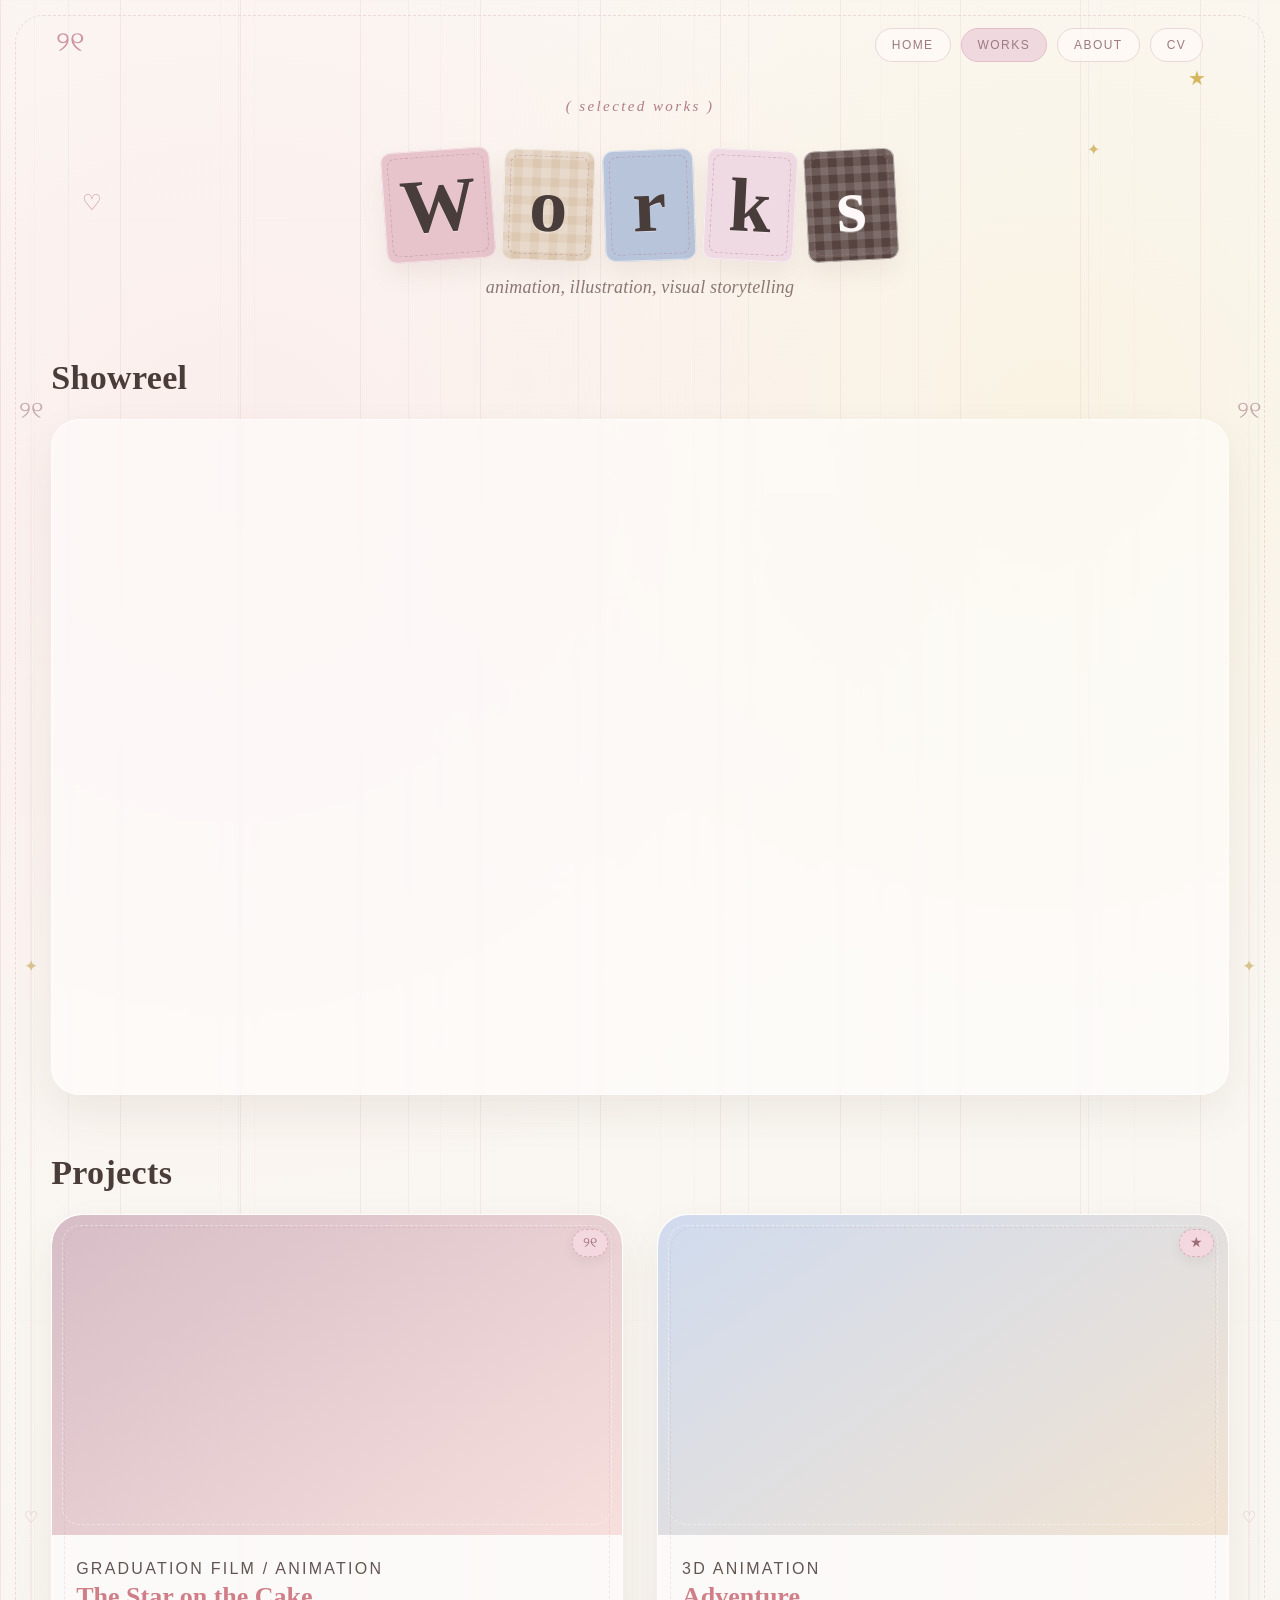
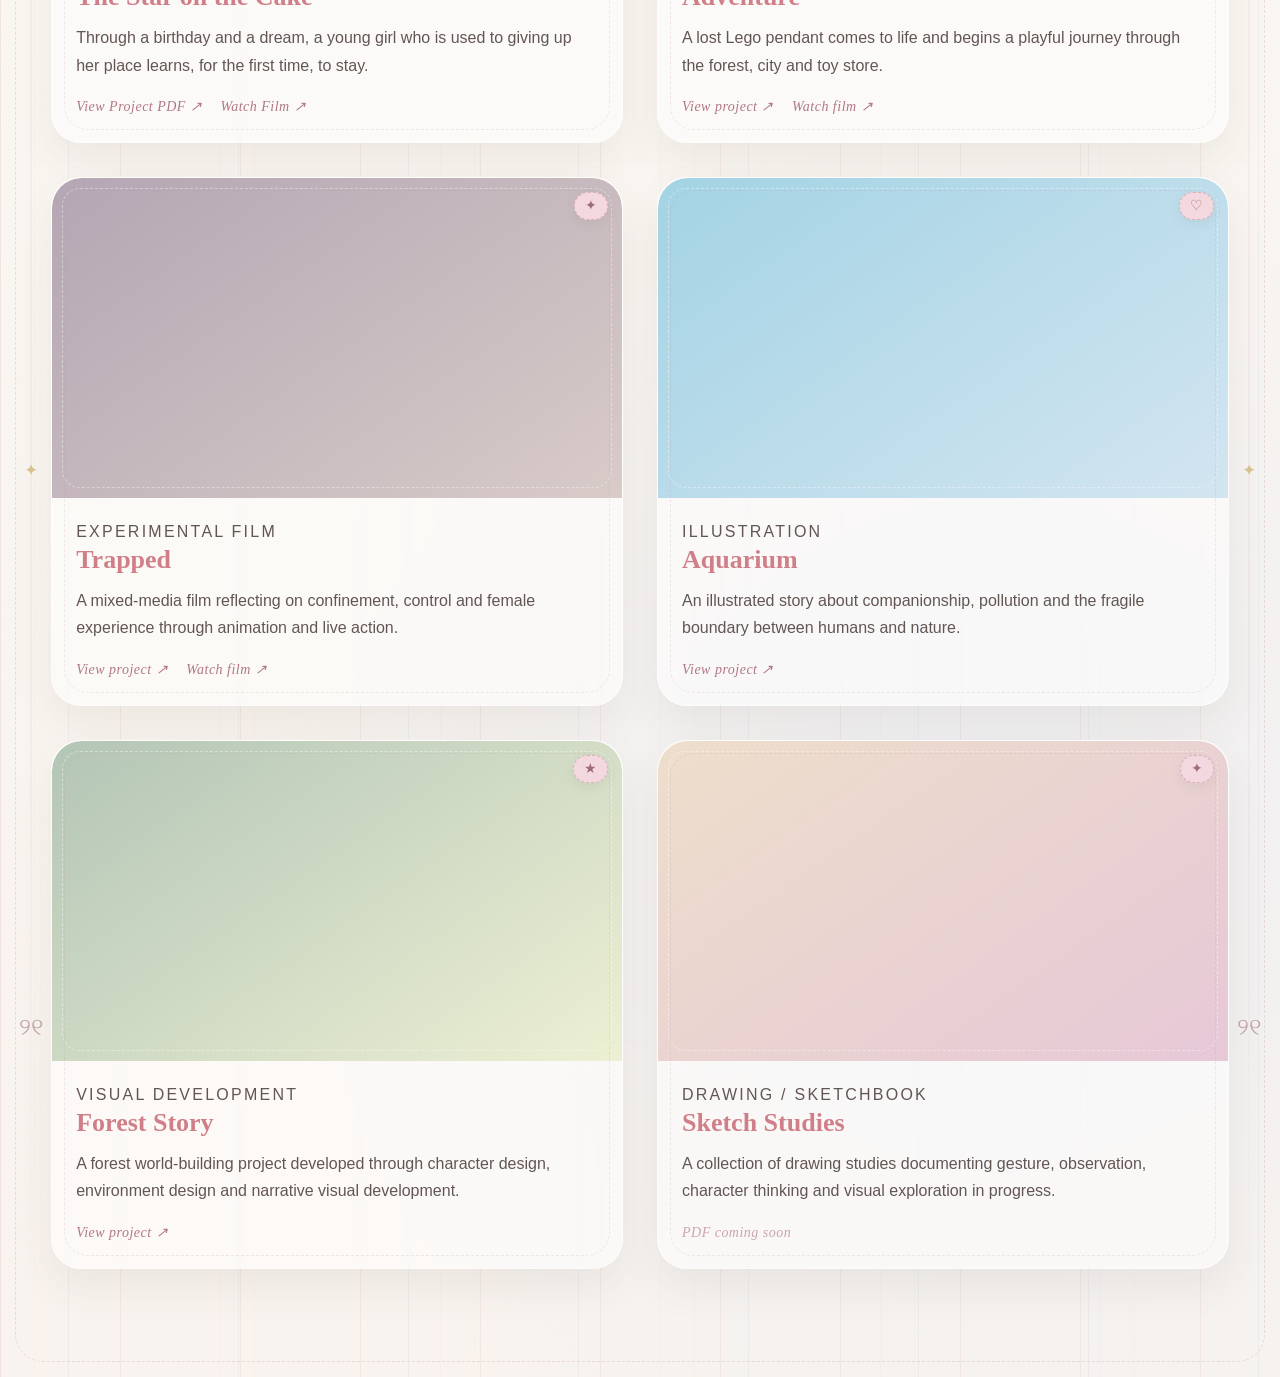
==== commit 376c63de: "Update Works page with Vimeo showreel and graduation project PDF" ====
--- a/works/index.html
+++ b/works/index.html
@@ -54,48 +54,17 @@
     <h2 class="clean-section-title" id="showreel-heading">Showreel</h2>
 
     <div class="showreel-frame">
-      <video controls playsinline preload="metadata" aria-label="Ziyu Wang animation showreel">
-        <!-- Replace the line below with the final showreel MP4 / Vimeo-hosted MP4 URL -->
-        <source src="YOUR_FINAL_SHOWREEL_URL.mp4" type="video/mp4">
-        Your browser does not support video playback.
-      </video>
+    <iframe
+  src="https://player.vimeo.com/video/1248155939"
+  title="Ziyu Wang Animation Showreel"
+  style="width:100%; aspect-ratio:16/9; border:0; display:block;"
+  allow="autoplay; fullscreen; picture-in-picture"
+  allowfullscreen>
+</iframe>
     </div>
   </section>
 
-  <!-- 2. FILMS: intentionally no extra heading; the row itself follows the showreel -->
-  <section class="film-strip" aria-label="Films">
-
-    <a class="film-card star-film"
-       href="https://freight.cargo.site/m/J3009044932718610819298615645618/final.mp4"
-       target="_blank" rel="noopener noreferrer">
-      <div class="film-thumb"><span class="film-play" aria-hidden="true">▶</span></div>
-      <div class="film-meta">
-        <h3>The Star on the Cake</h3>
-        <span>2026</span>
-      </div>
-    </a>
-
-    <a class="film-card adventure-film"
-       href="https://freight.cargo.site/m/N2908785516238375610225592391090/advanture.mp4"
-       target="_blank" rel="noopener noreferrer">
-      <div class="film-thumb"><span class="film-play" aria-hidden="true">▶</span></div>
-      <div class="film-meta">
-        <h3>Adventure</h3>
-        <span>2026</span>
-      </div>
-    </a>
-
-    <a class="film-card trapped-film"
-       href="https://freight.cargo.site/m/Q2908799151905574199662760973746/trapped.mp4"
-       target="_blank" rel="noopener noreferrer">
-      <div class="film-thumb"><span class="film-play" aria-hidden="true">▶</span></div>
-      <div class="film-meta">
-        <h3>Trapped</h3>
-        <span>2026</span>
-      </div>
-    </a>
-
-  </section>
+  
 
   <!-- 3. PROJECTS -->
   <section class="projects-section" aria-labelledby="projects-heading">
@@ -110,10 +79,17 @@
           <p class="work-type">Graduation Film / Animation</p>
           <h2>The Star on the Cake</h2>
           <p>Through a birthday and a dream, a young girl who is used to giving up her place learns, for the first time, to stay.</p>
-          <div class="project-actions">
-            <a href="https://freight.cargo.site/m/J3009044932718610819298615645618/final.mp4"
-               target="_blank" rel="noopener noreferrer">Watch film ↗</a>
-          </div>
+         <div class="project-actions">
+  <a href="../assets/THE_STAR_ON_THE_CAKE.pdf"
+     target="_blank" rel="noopener noreferrer">
+    View Project PDF ↗
+  </a>
+
+  <a href="https://vimeo.com/1171767115"
+     target="_blank" rel="noopener noreferrer">
+    Watch Film ↗
+  </a>
+</div>
         </div>
       </article>
 
--- a/works-v2.css
+++ b/works-v2.css
@@ -0,0 +1,275 @@
+/* Works V2 — clean artist-site hierarchy:
+   SHOWREEL → horizontal FILMS → PROJECTS.
+   This file is loaded after works.css, so it only overrides/adds what is needed. */
+
+.showreel-section,
+.film-strip,
+.projects-section {
+  position: relative;
+  z-index: 2;
+  max-width: 1400px;
+  margin-left: auto;
+  margin-right: auto;
+}
+
+.clean-section-title {
+  margin: 0 0 22px;
+  font: 700 34px/1.15 Georgia, "Times New Roman", serif;
+  color: #4a3d39;
+  letter-spacing: .01em;
+}
+
+/* SHOWREEL */
+.showreel-section {
+  margin-top: 18px;
+}
+
+.showreel-frame {
+  padding: 14px;
+  border-radius: 28px;
+  background: rgba(255,255,255,.52);
+  border: 1px solid rgba(255,255,255,.62);
+  box-shadow: 0 18px 40px rgba(92,72,69,.08);
+  backdrop-filter: blur(2px);
+}
+
+.showreel-frame video {
+  display: block;
+  width: 100%;
+  aspect-ratio: 16 / 9;
+  object-fit: cover;
+  border-radius: 20px;
+  background: #211d22;
+}
+
+/* FILM STRIP — no large heading by design */
+.film-strip {
+  display: flex;
+  gap: 20px;
+  margin-top: 28px;
+  padding: 2px 4px 18px;
+  overflow-x: auto;
+  overscroll-behavior-inline: contain;
+  scroll-snap-type: x proximity;
+  scrollbar-width: none;
+}
+
+.film-strip::-webkit-scrollbar {
+  display: none;
+}
+
+.film-card {
+  flex: 0 0 clamp(270px, 34vw, 430px);
+  scroll-snap-align: start;
+  color: inherit;
+  text-decoration: none;
+  transition: transform .24s ease;
+}
+
+.film-card:hover {
+  transform: translateY(-4px);
+}
+
+.film-card:focus-visible {
+  outline: 3px solid #b77f94;
+  outline-offset: 4px;
+  border-radius: 20px;
+}
+
+.film-thumb {
+  position: relative;
+  aspect-ratio: 16 / 9;
+  overflow: hidden;
+  border-radius: 20px;
+  background-size: cover;
+  background-position: center;
+  box-shadow: 0 14px 30px rgba(92,72,69,.09);
+}
+
+.film-thumb::after {
+  content: "";
+  position: absolute;
+  inset: 8px;
+  border: 1px dashed rgba(255,255,255,.48);
+  border-radius: 14px;
+  pointer-events: none;
+}
+
+.star-film .film-thumb {
+  background-image:
+    linear-gradient(rgba(31,24,24,.04),rgba(31,24,24,.04)),
+    url("https://freight.cargo.site/t/original/i/M3009182012724325331969239438770/-2026-06-29-092041.png");
+}
+
+.adventure-film .film-thumb {
+  background-image:
+    linear-gradient(rgba(31,24,24,.04),rgba(31,24,24,.04)),
+    url("https://freight.cargo.site/t/original/i/W2908685336546103823930734695858/Project2_1.jpeg");
+}
+
+.trapped-film .film-thumb {
+  background-image:
+    linear-gradient(rgba(31,24,24,.04),rgba(31,24,24,.04)),
+    url("https://freight.cargo.site/t/original/i/H3009187601774185016710316709298/-2026-06-29-092601.png");
+}
+
+.film-play {
+  position: absolute;
+  left: 50%;
+  top: 50%;
+  z-index: 2;
+  transform: translate(-50%,-50%);
+  display: grid;
+  place-items: center;
+  width: 46px;
+  height: 46px;
+  padding-left: 3px;
+  border-radius: 999px;
+  background: rgba(250,246,242,.82);
+  color: #a87580;
+  font-size: 16px;
+  box-shadow: 0 8px 22px rgba(70,52,50,.12);
+  opacity: .92;
+  transition: transform .2s ease, background .2s ease;
+}
+
+.film-card:hover .film-play {
+  transform: translate(-50%,-50%) scale(1.06);
+  background: rgba(255,251,248,.94);
+}
+
+.film-meta {
+  padding: 10px 4px 0;
+}
+
+.film-meta h3 {
+  margin: 0;
+  font: 700 18px/1.25 Georgia, "Times New Roman", serif;
+  color: #5a4845;
+}
+
+.film-meta span {
+  display: block;
+  margin-top: 3px;
+  font: 12px/1.4 Arial, Helvetica, sans-serif;
+  color: #a08f8b;
+  letter-spacing: .08em;
+}
+
+/* PROJECTS */
+.projects-section {
+  margin-top: 58px;
+}
+
+.projects-section .works-grid {
+  margin-top: 0;
+}
+
+/* The original card styles were written for <a class="work-card">.
+   V2 uses <article> so each project can have more than one link. */
+.projects-section .work-card {
+  cursor: default;
+}
+
+.project-actions {
+  display: flex;
+  flex-wrap: wrap;
+  gap: 10px 18px;
+  margin-top: 17px;
+}
+
+.project-actions a,
+.project-actions span {
+  font-size: 14px;
+  line-height: 1.5;
+  color: #b07884;
+  text-decoration: none;
+  letter-spacing: .035em;
+  font-style: italic;
+}
+
+.project-actions a {
+  border-bottom: 1px solid transparent;
+  transition: color .18s ease, border-color .18s ease;
+}
+
+.project-actions a:hover {
+  color: #8f5e6a;
+  border-color: rgba(143,94,106,.35);
+}
+
+.project-actions a:focus-visible {
+  outline: 2px solid #b77f94;
+  outline-offset: 3px;
+  border-radius: 2px;
+}
+
+.project-actions.muted span {
+  opacity: .65;
+}
+
+/* The old Film Reel carousel remains in works.css but no longer exists in HTML. */
+.film-section {
+  display: none !important;
+}
+
+@media (max-width: 980px) {
+  .clean-section-title {
+    font-size: 31px;
+  }
+
+  .film-card {
+    flex-basis: min(62vw, 410px);
+  }
+}
+
+@media (max-width: 640px) {
+  .showreel-section {
+    margin-top: 8px;
+  }
+
+  .clean-section-title {
+    margin-bottom: 15px;
+    font-size: 28px;
+  }
+
+  .showreel-frame {
+    padding: 8px;
+    border-radius: 20px;
+  }
+
+  .showreel-frame video {
+    border-radius: 14px;
+  }
+
+  .film-strip {
+    gap: 14px;
+    margin-top: 20px;
+    padding-left: 0;
+    padding-right: 0;
+  }
+
+  .film-card {
+    flex-basis: 82vw;
+  }
+
+  .film-thumb {
+    border-radius: 16px;
+  }
+
+  .film-meta h3 {
+    font-size: 17px;
+  }
+
+  .projects-section {
+    margin-top: 46px;
+  }
+}
+
+@media (prefers-reduced-motion: reduce) {
+  .film-card,
+  .film-play,
+  .project-actions a {
+    transition: none !important;
+  }
+}
